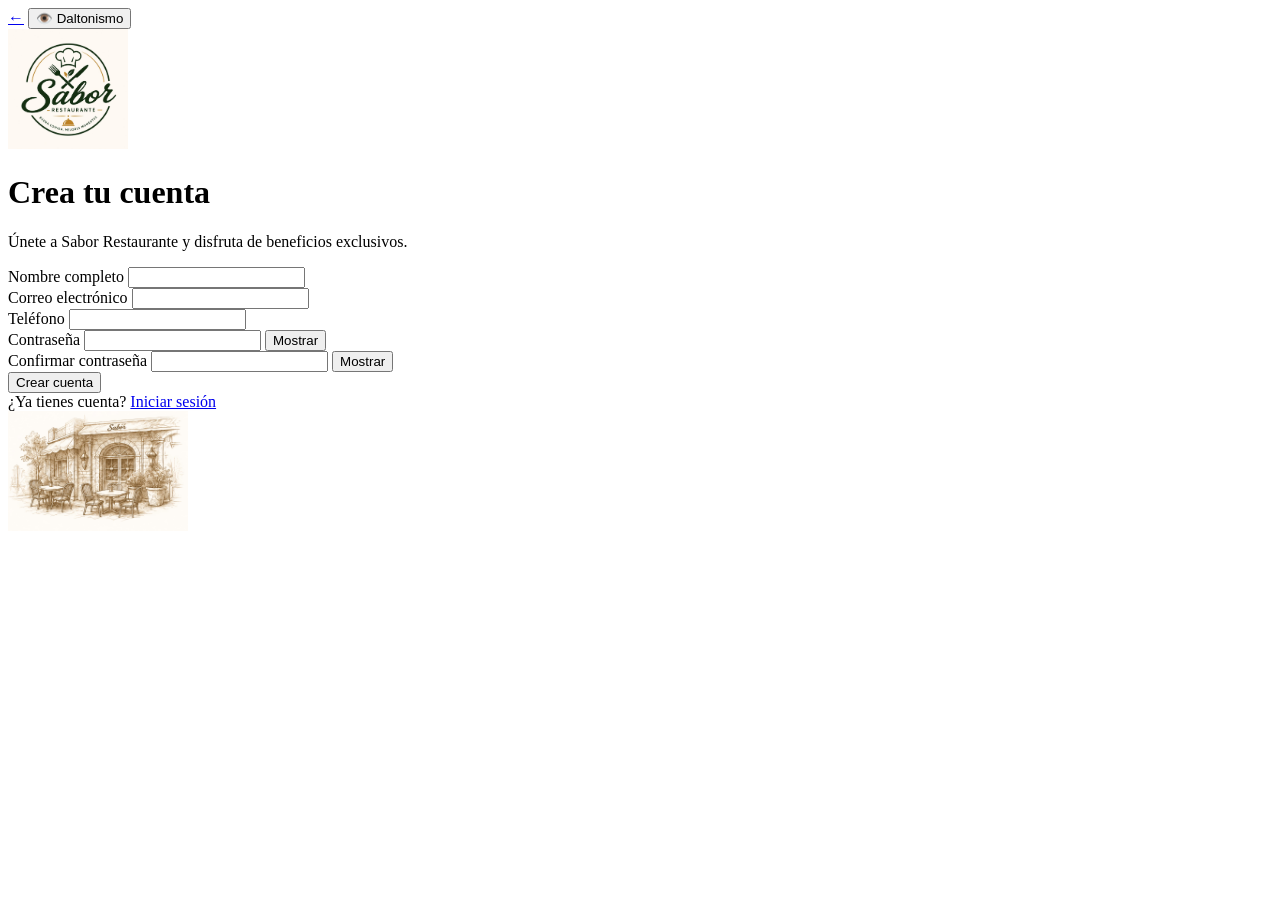
==== index.html @ 9907eee7 "Fix HTML encoding issues in index.html" ====
<!DOCTYPE html>
<html lang="es">

<head>
    <meta charset="UTF-8">
    <meta name="viewport" content="width=device-width, initial-scale=1.0">
    <title>Crear Cuenta | Sabor Restaurante</title>

    <link rel="stylesheet" href="estilos.css">
</head>

<body>

<div class="contenedor">

    <header>

        <a class="regresar" href="login.html">←</a>

        <button type="button" id="daltonismo">
            👁️ Daltonismo
        </button>

    </header>

    <div class="logo">
        <img src="../imagenes/WhatsApp Image 2026-07-02 at 10.55.32 PM.jpeg" alt="Logo" width="120">
    </div>

    <h1>Crea tu cuenta</h1>

    <p>
        Únete a Sabor Restaurante y disfruta de beneficios exclusivos.
    </p>

    <form action="../php/registro.php" method="POST">

        <div class="campo">
            <label for="nombre">Nombre completo</label>
            <input type="text" id="nombre" name="nombre" required>
        </div>

        <div class="campo">
            <label for="correo">Correo electrónico</label>
            <input type="email" id="correo" name="correo" required>
        </div>

        <div class="campo">
            <label for="telefono">Teléfono</label>
            <input type="text" id="telefono" name="telefono" maxlength="10" required>
        </div>

        <div class="campo">
            <label for="password">Contraseña</label>
            <input type="password" id="password" name="password" required>

            <button type="button" id="verPassword">
                Mostrar
            </button>
        </div>

        <div class="campo">
            <label for="confirmar">Confirmar contraseña</label>
            <input type="password" id="confirmar" name="confirmar" required>

            <button type="button" id="verConfirmar">
                Mostrar
            </button>
        </div>

        <button type="submit" class="boton">
            Crear cuenta
        </button>

    </form>

    <div class="login">
        ¿Ya tienes cuenta?
        <a href="../html/login.html">
            Iniciar sesión
        </a>
    </div>

    <div class="imagen">
        <img src="../imagenes/WhatsApp Image 2026-07-22 at 9.39.20 PM.jpeg" alt="Restaurante" width="180">
    </div>

</div>

<script src="../js/script.js"></script>

</body>
</html>
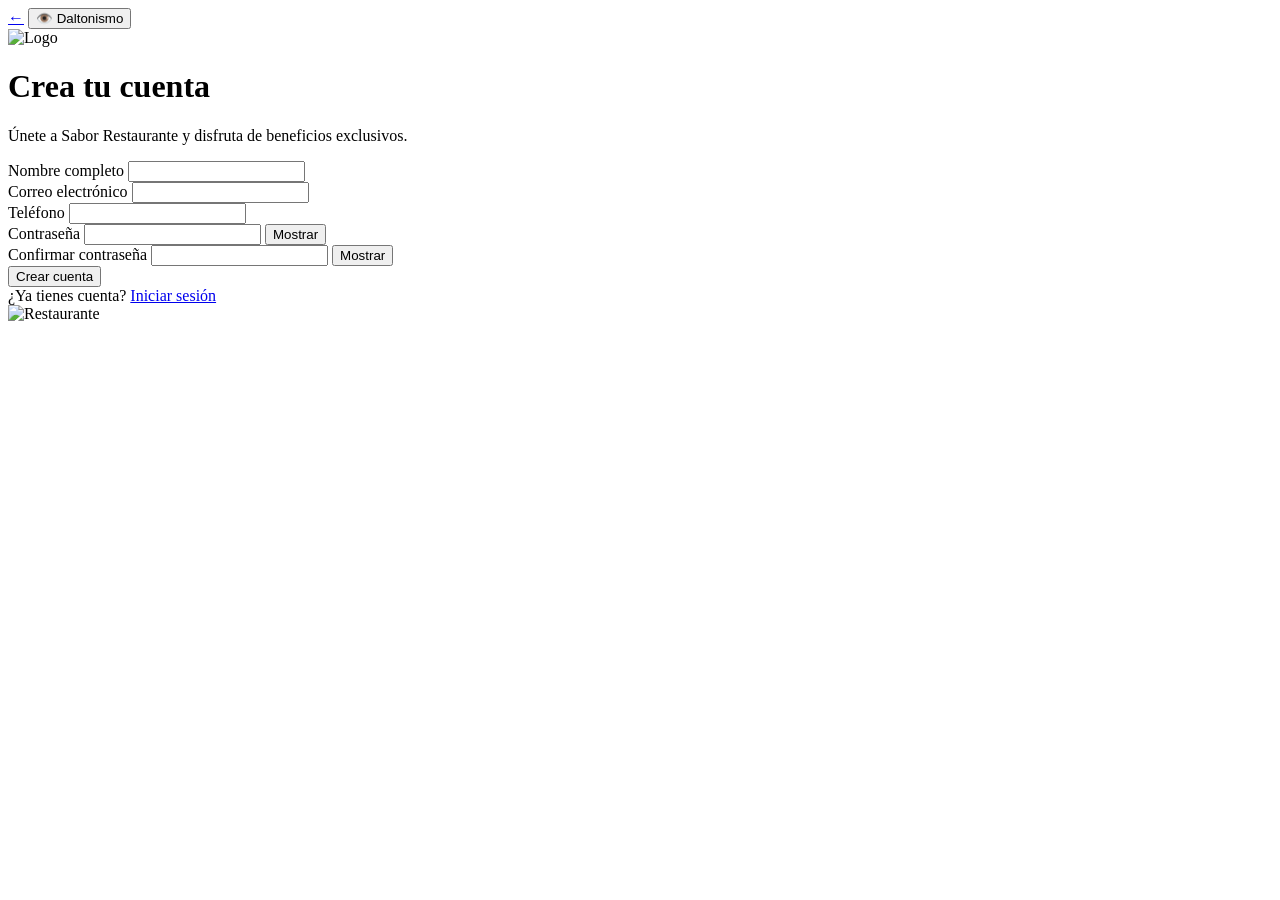
==== commit 6b7eaf68: "Fix image paths and clean up HTML entities Updated image paths and removed unnecessary HTML entities" ====
--- a/index.html
+++ b/index.html
@@ -24,7 +24,7 @@
     </header>
 
     <div class="logo">
-        <img src="../imagenes/WhatsApp Image 2026-07-02 at 10.55.32 PM.jpeg" alt="Logo" width="120">
+        <img src="WhatsApp Image 2026-07-02 at 10.55.32 PM.jpeg" alt="Logo" width="120">
     </div>
 
     <h1>Crea tu cuenta</h1>
@@ -33,7 +33,7 @@
         Únete a Sabor Restaurante y disfruta de beneficios exclusivos.
     </p>
 
-    <form action="../php/registro.php" method="POST">
+    <form action="registro.php" method="POST">
 
         <div class="campo">
             <label for="nombre">Nombre completo</label>
@@ -76,18 +76,18 @@
 
     <div class="login">
         ¿Ya tienes cuenta?
-        <a href="../html/login.html">
+        <a href="login.html">
             Iniciar sesión
         </a>
     </div>
 
     <div class="imagen">
-        <img src="../imagenes/WhatsApp Image 2026-07-22 at 9.39.20 PM.jpeg" alt="Restaurante" width="180">
+        <img src="WhatsApp Image 2026-07-22 at 9.39.20 PM.jpeg" alt="Restaurante" width="180">
     </div>
 
 </div>
 
-<script src="../js/script.js"></script>
+<script src="script.js"></script>
 
 </body>
 </html>
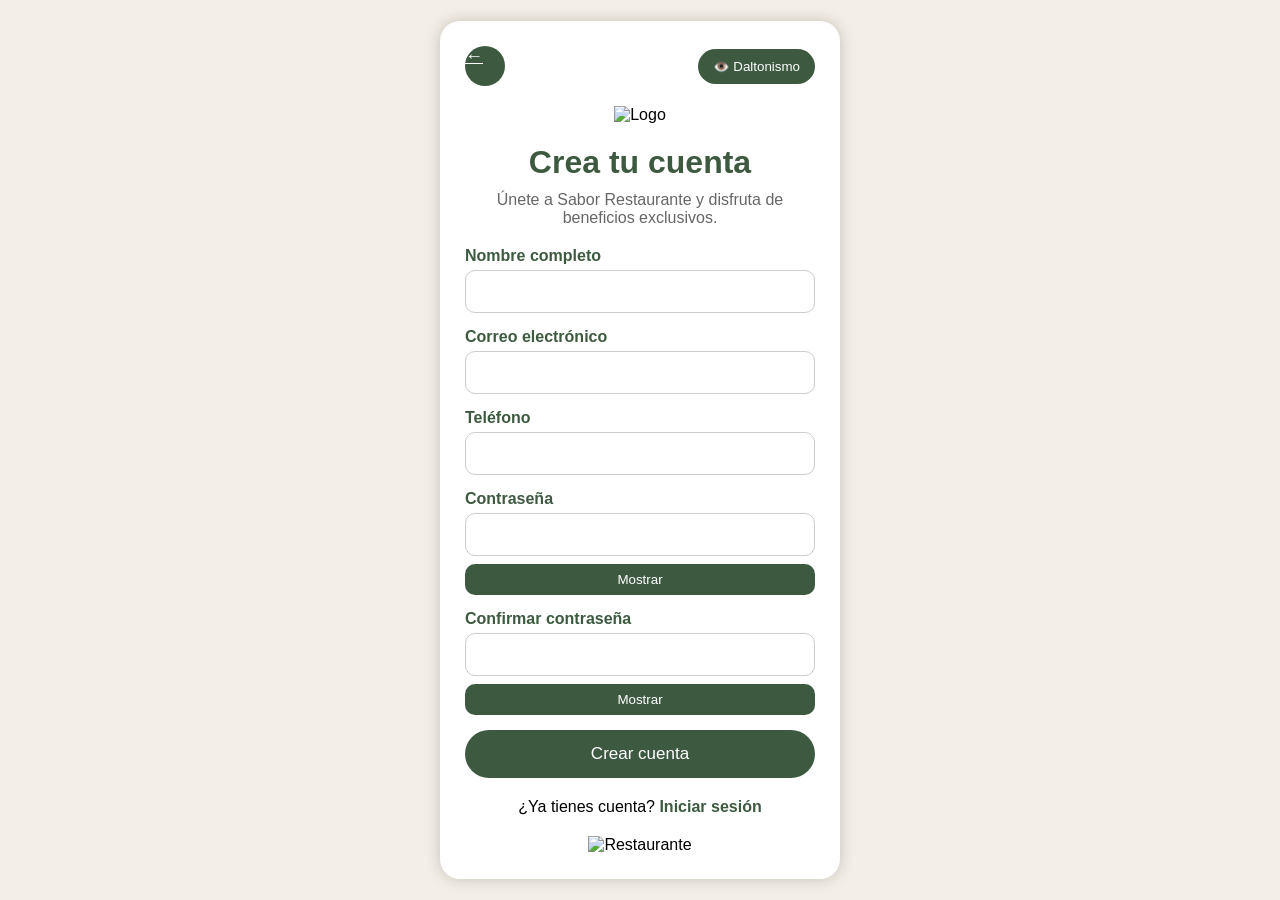
==== commit ca0812d4: "Fix stylesheet link path in index.html Updated the stylesheet link path from 'estilos.css' to 'css/e" ====
--- a/index.html
+++ b/index.html
@@ -6,7 +6,7 @@
     <meta name="viewport" content="width=device-width, initial-scale=1.0">
     <title>Crear Cuenta | Sabor Restaurante</title>
 
-    <link rel="stylesheet" href="estilos.css">
+    <link rel="stylesheet" href="css\estilos.css">
 </head>
 
 <body>
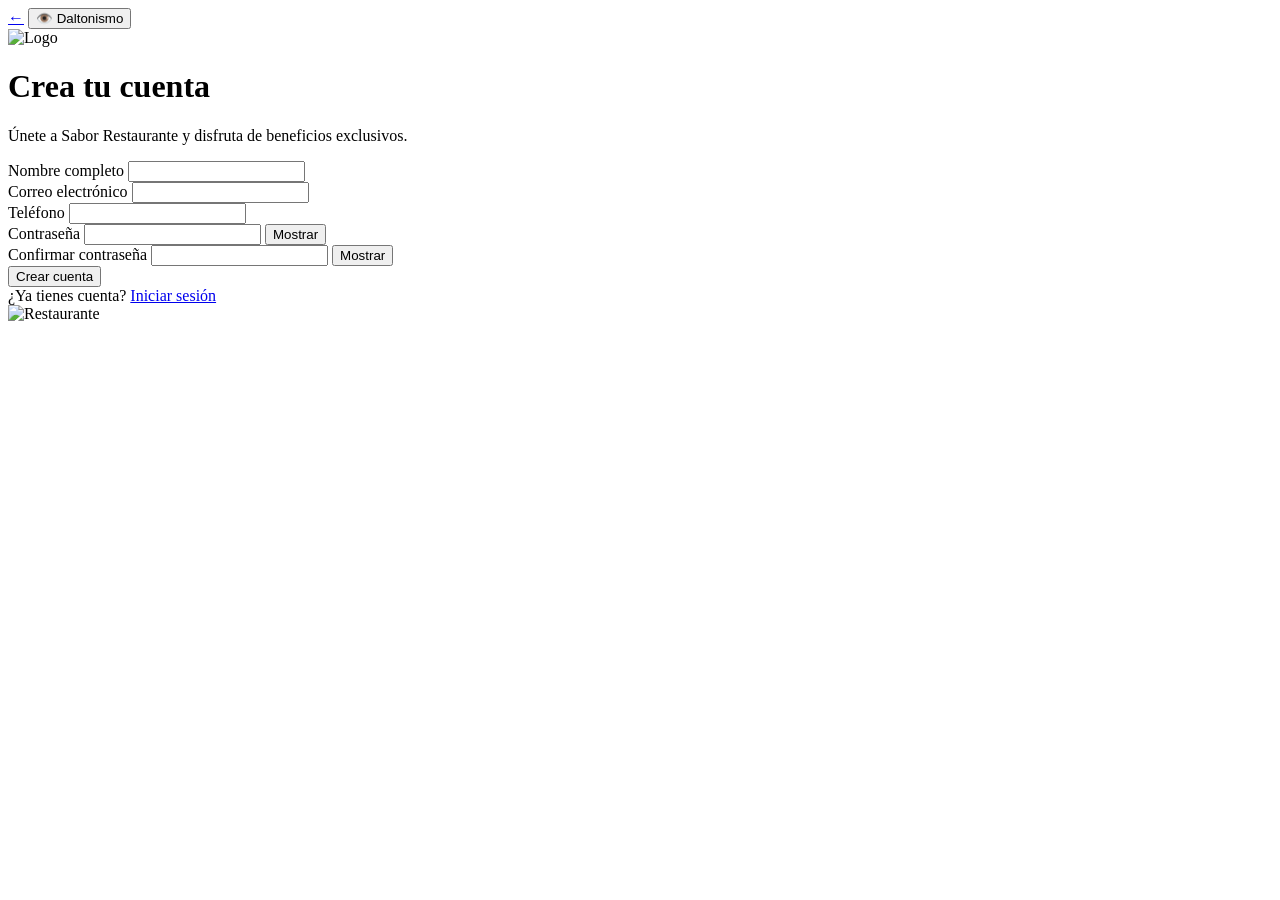
==== commit 4b917d42: "Update index.html" ====
--- a/index.html
+++ b/index.html
@@ -6,7 +6,7 @@
     <meta name="viewport" content="width=device-width, initial-scale=1.0">
     <title>Crear Cuenta | Sabor Restaurante</title>
 
-    <link rel="stylesheet" href="css\estilos.css">
+    <link rel="stylesheet" href="estilos.css">
 </head>
 
 <body>
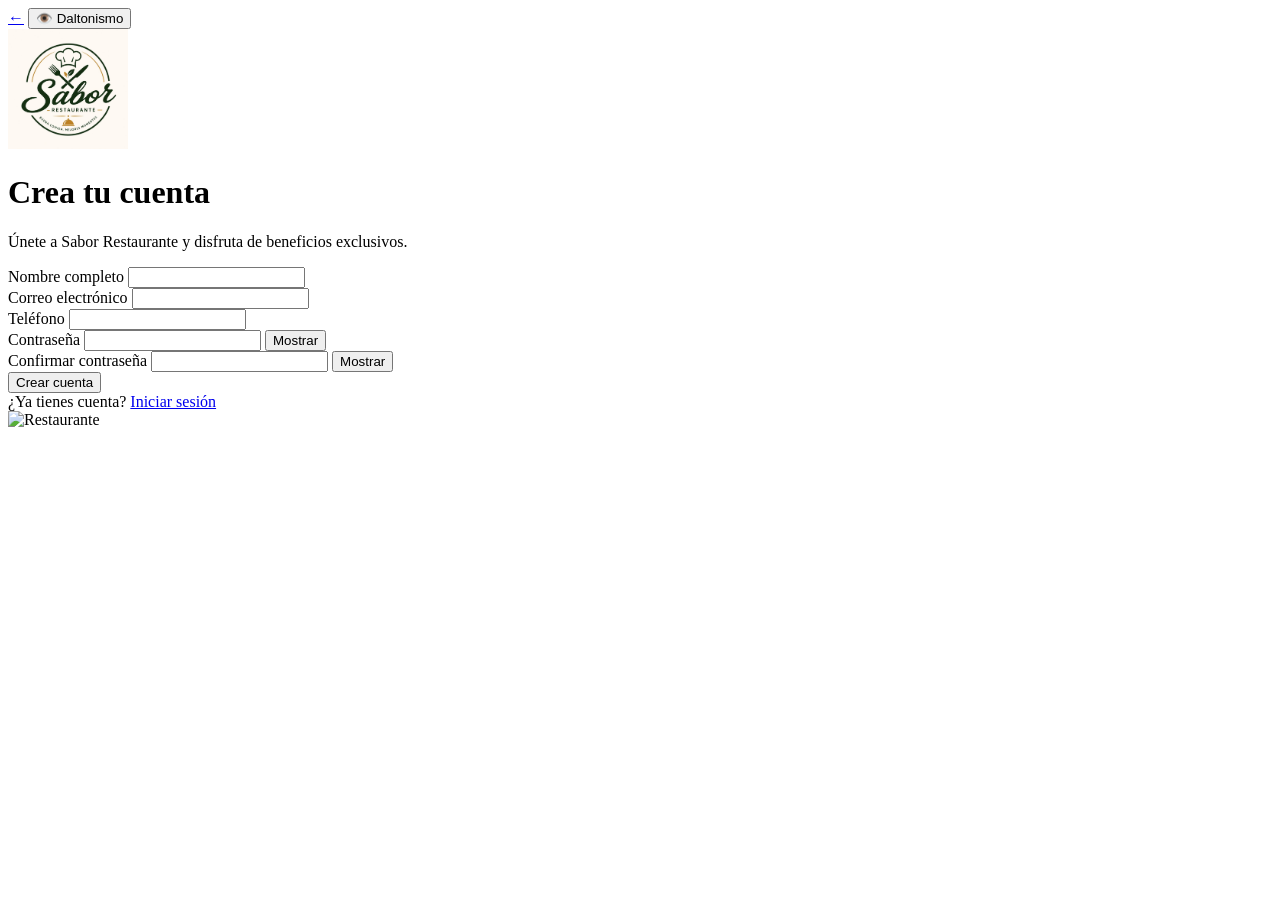
==== commit 2c27b916: "Fix HTML formatting and update image paths" ====
--- a/index.html
+++ b/index.html
@@ -24,7 +24,7 @@
     </header>
 
     <div class="logo">
-        <img src="WhatsApp Image 2026-07-02 at 10.55.32 PM.jpeg" alt="Logo" width="120">
+        <img src="imagenes\WhatsApp Image 2026-07-02 at 10.55.32 PM.jpeg" alt="Logo" width="120">
     </div>
 
     <h1>Crea tu cuenta</h1>
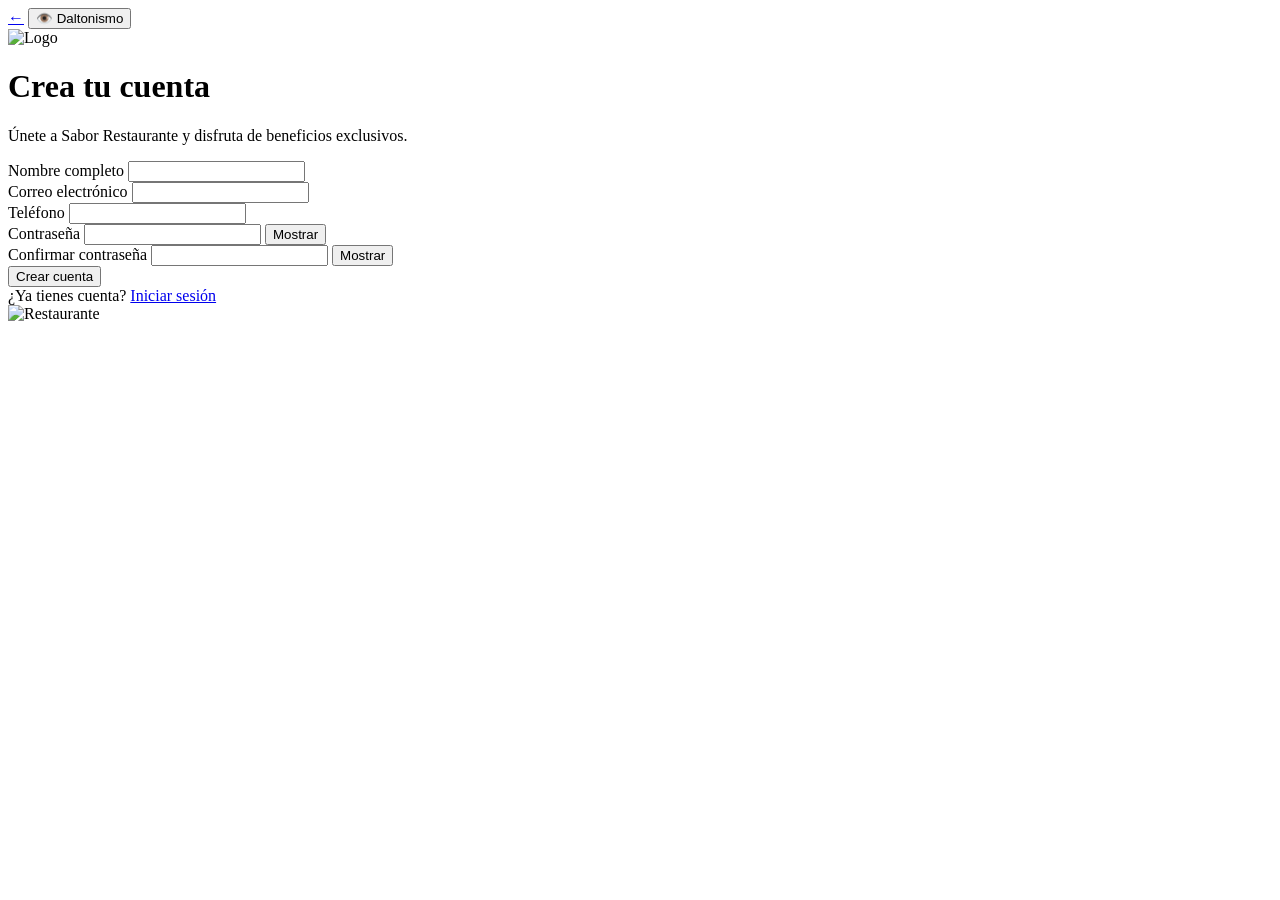
==== commit c404e2af: "Fix HTML encoding issues in index.html" ====
--- a/index.html
+++ b/index.html
@@ -24,7 +24,7 @@
     </header>
 
     <div class="logo">
-        <img src="imagenes\WhatsApp Image 2026-07-02 at 10.55.32 PM.jpeg" alt="Logo" width="120">
+        <img src="..\WhatsApp Image 2026-07-02 at 10.55.32 PM.jpeg" alt="Logo" width="120">
     </div>
 
     <h1>Crea tu cuenta</h1>
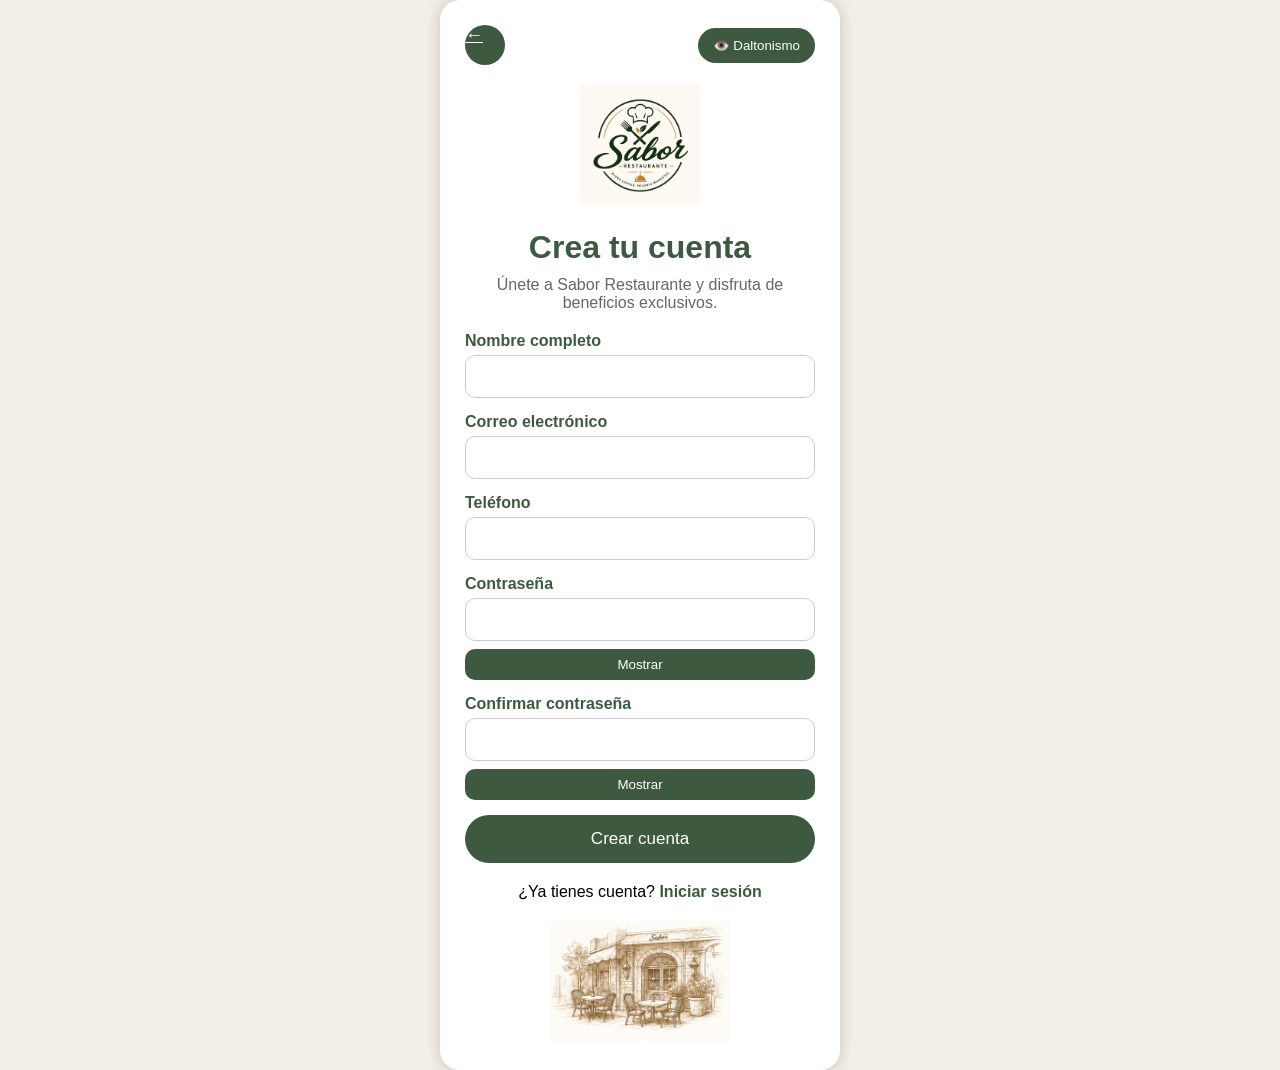
==== commit 0e26de7d: "Add files via upload corrigiendohtml" ====
--- a/index.html
+++ b/index.html
@@ -6,7 +6,7 @@
     <meta name="viewport" content="width=device-width, initial-scale=1.0">
     <title>Crear Cuenta | Sabor Restaurante</title>
 
-    <link rel="stylesheet" href="estilos.css">
+    <link rel="stylesheet" href="css/estilos.css">
 </head>
 
 <body>
@@ -24,7 +24,7 @@
     </header>
 
     <div class="logo">
-        <img src="..\WhatsApp Image 2026-07-02 at 10.55.32 PM.jpeg" alt="Logo" width="120">
+        <img src="imagenes/WhatsApp Image 2026-07-02 at 10.55.32 PM.jpeg" alt="Logo" width="120">
     </div>
 
     <h1>Crea tu cuenta</h1>
@@ -33,7 +33,7 @@
         Únete a Sabor Restaurante y disfruta de beneficios exclusivos.
     </p>
 
-    <form action="registro.php" method="POST">
+    <form action="php/registro.php" method="POST">
 
         <div class="campo">
             <label for="nombre">Nombre completo</label>
@@ -82,12 +82,12 @@
     </div>
 
     <div class="imagen">
-        <img src="WhatsApp Image 2026-07-22 at 9.39.20 PM.jpeg" alt="Restaurante" width="180">
+        <img src="imagenes/WhatsApp Image 2026-07-22 at 9.39.20 PM.jpeg" alt="Restaurante" width="180">
     </div>
 
 </div>
 
-<script src="script.js"></script>
+<script src="js/script.js"></script>
 
 </body>
-</html>
+</html>
--- a/css/estilos.css
+++ b/css/estilos.css
@@ -0,0 +1,187 @@
+*{
+    margin:0;
+    padding:0;
+    box-sizing:border-box;
+    font-family:Arial, sans-serif;
+}
+
+body{
+    background:#F4EFE6;
+    display:flex;
+    justify-content:center;
+    align-items:center;
+    min-height:100vh;
+}
+
+.contenedor{
+    width:400px;
+    background:#FFFFFF;
+    border-radius:20px;
+    padding:25px;
+    box-shadow:0 0 15px rgba(0,0,0,.2);
+}
+
+
+header{
+    display:flex;
+    justify-content:space-between;
+    align-items:center;
+    margin-bottom:20px;
+}
+
+.regresar{
+    width:40px;
+    height:40px;
+    border:none;
+    border-radius:50%;
+    background:#3D5A40;
+    color:white;
+    font-size:18px;
+    cursor:pointer;
+}
+
+#daltonismo{
+    border:none;
+    background:#3D5A40;
+    color:white;
+    padding:10px 15px;
+    border-radius:20px;
+    cursor:pointer;
+}
+
+.logo{
+    text-align:center;
+    margin-bottom:20px;
+}
+
+.logo img{
+    width:120px;
+}
+
+
+h1{
+    text-align:center;
+    color:#3D5A40;
+    margin-bottom:10px;
+}
+
+p{
+    text-align:center;
+    color:#666;
+    margin-bottom:20px;
+}
+
+.campo{
+    display:flex;
+    flex-direction:column;
+    margin-bottom:15px;
+}
+
+label{
+    margin-bottom:5px;
+    font-weight:bold;
+    color:#3D5A40;
+}
+
+input{
+    padding:12px;
+    border:1px solid #ccc;
+    border-radius:10px;
+    font-size:15px;
+}
+
+input:focus{
+    border:2px solid #3D5A40;
+    outline:none;
+}
+
+#verPassword,
+#verConfirmar{
+    margin-top:8px;
+    padding:8px;
+    border:none;
+    border-radius:10px;
+    background:#3D5A40;
+    color:white;
+    cursor:pointer;
+}
+
+.boton{
+    width:100%;
+    padding:14px;
+    border:none;
+    border-radius:25px;
+    background:#3D5A40;
+    color:white;
+    font-size:17px;
+    cursor:pointer;
+    transition:.3s;
+}
+
+.boton:hover{
+    background:#2C4530;
+}
+
+.login{
+    text-align:center;
+    margin-top:20px;
+}
+
+.login a{
+    color:#3D5A40;
+    text-decoration:none;
+    font-weight:bold;
+}
+
+.imagen{
+    text-align:center;
+    margin-top:20px;
+}
+
+.imagen img{
+    width:180px;
+}
+
+body.daltonismo{
+    background:#FFFFFF;
+}
+
+body.daltonismo .contenedor{
+    background:#000000;
+}
+
+body.daltonismo h1,
+body.daltonismo p,
+body.daltonismo label,
+body.daltonismo .login{
+    color:#FFFFFF;
+}
+
+body.daltonismo input{
+    background:#FFFFFF;
+    color:#000000;
+}
+
+body.daltonismo .boton,
+body.daltonismo #daltonismo,
+body.daltonismo .regresar,
+body.daltonismo #verPassword,
+body.daltonismo #verConfirmar{
+    background:#0057B8;
+}
+
+@media(max-width:480px){
+
+.contenedor{
+    width:95%;
+}
+
+.logo img{
+    width:100px;
+}
+
+.imagen img{
+    width:150px;
+}
+
+}
